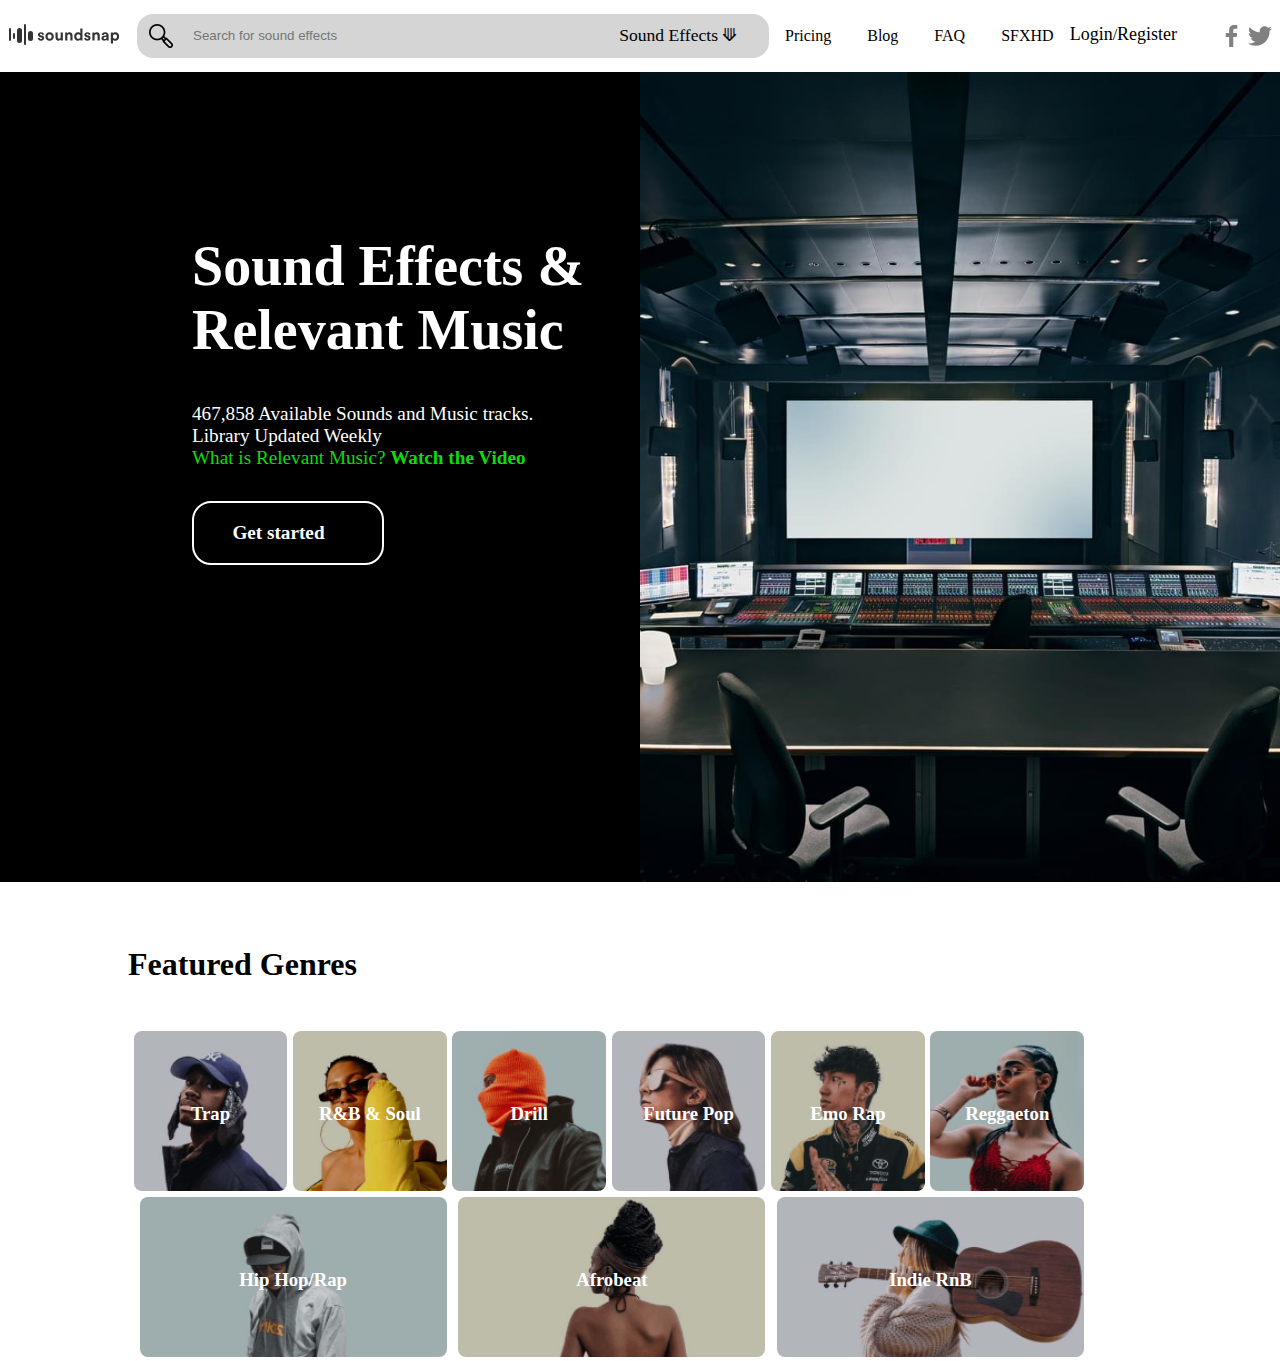
==== html_files/index.html @ 7fcfe349 "second main" ====
<!DOCTYPE html>
<html lang="en">
<head>
    <meta charset="UTF-8">
    <meta http-equiv="X-UA-Compatible" content="IE=edge">
    <meta name="viewport" content="width=device-width, initial-scale=1.0">
    <title>soundsnap</title>
    <link rel="icon" type="image/png" href="../resources/favicon.png">
    <link rel="stylesheet" href="../css_files/index.css">
    <link rel="stylesheet" href="../css_files/index2.css">
</head>
<body>

    <header class="full">
        <a class="logo" href="index.html"><img src="../resources/logo.svg" alt="not found"></a>
        <div class="containerSearch">
            <img class="spanIcon" src="../resources/icon_search.png" alt="not-found">
            <input type="text" name="search" class="inputSearch" placeholder="Search for sound effects">
            <span></span>
            <div class="dropMenu"><span>Sound Effects</span>
                <div class="dropDownContainer">
                    <span class="arrowSpan"></span>
                    <span class="list">
                        <span>Search for</span>
                        <a href="#">Sound Effects</a>
                        <a href="#">Music</a>
                    </span>
                </div>
            </div>
        </div>
        <nav style="float: left;">
            <ul>
                <li><a href="#">Pricing</a></li>
                <li><a href="#">Blog</a></li>
                <li><a href="#">FAQ</a></li>
                <li><a href="#">SFXHD</a></li>
            </ul>
        </nav>
        <span class="logIn">
            <a href="#">Login</a>/<a href="#">Register</a>
        </span>
        <span class="socialBtn">
            <a href="#"><img class="social-image" src="../resources/facebook.svg" alt="Facebook button light"></a>
            <a href="#"><img class="social-image" src="../resources/twitter.svg" alt="Twitter button light"></a>
        </span>
    </header>


    <header class="mini">
        <span class="menu" onclick="openNav()">
            <img src="../resources/menu.svg" alt="not found">
        </span>
        <img src="../resources/logo.svg" alt="not found" class="logo">
        <span class="btnSearch" onclick="ToggleSearchBar()">
            <img src="../resources/search.svg" alt="">
        </span>
    </header>
    <div class="searchBar" id="searchBar">
        <div class="containerSearch" style="font-size: 0.7em;">
            <img class="spanIcon" src="../resources/icon_search.png" alt="not-found">
            <input type="text" name="search" class="inputSearch" placeholder="Search for sound effects">
            <div class="dropMenu"><span>SFX</span>
                <div class="dropDownContainer" style="height: 8em;">
                    <span class="arrowSpan"></span>
                    <span class="list">
                        <span>Search for</span>
                        <a href="#">SFX</a>
                        <a href="#">Music</a>
                    </span>
                </div>
            </div>
        </div>
    </div>
    <div id="mySidenav" class="sidenav">
        <a href="javascript:void(0)" class="closebtn" onclick="closeNav()">&times;</a>
        <a href="#">Home</a>
        <a href="#">Pricing</a>
        <a href="#">Blog</a>
        <a href="#">FAQ</a>
        <a href="#">SFXHD</a>
        <a href="#">Login</a>
        <a href="#">Register</a>
    </div>


    <main id="main">
        <div class="sideRight">
        </div>
        <div class="sideLeft">
            <h1>Sound Effects &<br>
                Relevant Music</h1>
            <p>467,858 Available Sounds and Music tracks.<br>
                 Library Updated Weekly<br> <span style="color: rgb(8, 222, 8);">What is Relevant Music? </span> 
                <span style="font-weight: bold; cursor: pointer; color: rgb(8, 222, 8);">Watch the Video</span>
                <a class="button-link" href="#">Get started</a>
            </p>
            
            
        </div>
        <div style="clear: both;"></div>
        <div class="secondSection">
            <h1>Featured Genres</h1>
            <div class="home-terms">
                <div class="image-container ">
                <img src="../resources/trap.png"  alt="Trap sound effects">
                <h3>
                  <a href="#" title="Trap">
                    Trap
                  </a>
                </h3>
              </div>
             <div class="image-container ">
                <img  src="../resources/r-b-soul.png"  alt="R&amp;B &amp; Soul sound effects">
                <h3>
                  <a href="#" title="R&amp;B &amp; Soul">
                    R&amp;B &amp; Soul
                  </a>
                </h3>
              </div>
              <div class="image-container ">
                <img  src="../resources/drill.png"  alt="Drill sound effects">
                <h3>
                  <a href="#" title="Drill">
                    Drill
                  </a>
                </h3>
              </div>
              <div class="image-container ">
                <img src="../resources/future_pop.png"  alt="Future Pop sound effects">
                <h3>
                  <a href="#" title="Future Pop">
                    Future Pop
                  </a>
                </h3>
              </div>
              <div class="image-container ">
                <img  src="../resources/emo_rap.png"  alt="Emo Rap sound effects">
                <h3>
                  <a href="#" title="Emo Rap">
                    Emo Rap
                  </a>
                </h3>
              </div>
              <div class="image-container ">
                <img  src="../resources/latin_reggaeton.png"  alt="Reggaeton sound effects">
                <h3>
                  <a href="#" title="Reggaeton">
                    Reggaeton
                  </a>
                </h3>
              </div>
               <div class="image-container medium">
                <img  src="../resources/rap_hip_hop.png"  alt="Hip Hop/Rap sound effects">
                <h3>
                  <a href="#" title="Hip Hop/Rap">
                    Hip Hop/Rap
                  </a>
                </h3>
              </div>
              <div class="image-container medium">
                <img  src="../resources/afrobeat.png"  alt="Afrobeat sound effects">
                <h3>
                  <a href="#" title="Afrobeat">
                    Afrobeat
                  </a>
                </h3>
              </div>
              <div class="image-container medium">
                <img  src="../resources/indie_rnb.png"  alt="Indie RnB sound effects">
                <h3>
                  <a href="#" title="Indie RnB">
                    Indie RnB
                  </a>
                </h3>
              </div>
            </div>
        </div>
    </main>
      <script src="../js_files/my_js.js"></script>
</body>
</html>
---- css_files/index.css ----
*{
    padding: 0%;
    margin: 0%;
    box-sizing: border-box;
}

header{
    position: fixed;
    top: 0;
    width: 100%;
    height: 4.5em;
    background-color: rgb(255, 255, 255);
    padding-left: 0.5em;
    z-index: 1;
}
header.full{
   padding: .5em;
}
header.mini{
    display: none;
}

.logo{
    float: left;
    position: relative;
    top: 20%;
}
.containerSearch{
    float: left;
    width: 50%;
    height: 80%;
    background-color: rgb(213, 213, 213);
    position: relative;
    top: 10%;
    margin-left: 1em;
    border-radius: 1em;
}

.spanIcon{
    position: relative;
    top: 14%;
    width: 2em;
    height: 2em;
    float: left;
    margin-right: 1em;
    margin-left: 0.5em;
}

.inputSearch{
    float: left;
    position: relative;
    top: 10%;
    width: 50%;
    height: 80%;   
    border: none;
    background-color: rgb(213, 213, 213);
}
.inputSearch:focus{
    border: none;
    outline: 0;
}

input[type='text']:focus + span:after {
    content:'\00D7';
}
input+span{
    float: left;
    position: relative;
    top: 0%;
    font-weight: bold;
    font-size: 2.5em;
    cursor: pointer;
}
.dropMenu{
    float: right;
    position: relative;
    top: 25%;
    right: 5%;
    font-size: 1.1em;
    cursor: pointer;
    z-index: 1;
}
.dropMenu::after{
    content: " \27F1";
}
.dropDownContainer{
    width: 12em;
    height: 7.5em;
    border: solid 2px black;
    position: absolute;
    top: 130%;
    left: -12%;
    right: 37%;
    background-color: white;
    box-shadow: 0.3em 0.5em #d2d0d0;
    display: none;
}
.dropDownContainer .arrowSpan{
    width: 20%;
    height: 30%;
    border: solid 2px black;
    position: absolute;
    top: -2%;
    right: 30%;
    transform: rotate(45deg);
   background-color: white;
}
.dropDownContainer .list{
    position: absolute;
    width: 100%;
    height: 100%;
    background-color: white;   
}
span a{
    color: black;
    padding: 0.7em 1em;
    text-decoration: none;
    display: block;
}
span a:hover{
    background-color: #d2d0d0;
}
.list span{
    color: rgb(131, 128, 128);
    padding: 0.7em 1em;
    font-size: 0.8em;
    text-decoration: none;
    display: block;
}
.dropMenu:hover .dropDownContainer{
    display: inline;
}
nav>ul>li{
    display: inline-block;
    padding: 1.2em 1em;
}
nav>ul>li>a{
    text-decoration: none;
    color: black;
}
nav>ul>li>a:hover{
    color: rgb(155, 155, 155);
}
.logIn>a{
    padding: 0.9em 0em;
    display: inline-block;
    font-size: large;
}
.logIn>a:hover{
    color: rgb(155, 155, 155);
    background-color: rgb(255, 255, 255);;
}
.socialBtn{
    float: right;
    position: relative;
}
.socialBtn>a{
    padding: 0.9em 0em;
    display: inline-block;
    font-size: large;
}
.socialBtn>a:hover{
    background-color: transparent;
    opacity: 0.5;
}

.mini>.logo{
    position: absolute;
    right: 45%;
    top: 20%;
}
.mini>.menu{
    position: absolute;
    top: 30%;
    cursor: pointer;
}
.mini>.menu:hover{
   opacity: 0.5;
}
.mini>.btnSearch{
    float: right;
    position: relative;
    top: 30%;
    right: 2%;
    cursor: pointer;
}
.mini>.btnSearch:hover{
    opacity: 0.5;
}
.sidenav {
    height: 100%;
    width: 0;
    position: fixed;
    z-index: 1;
    top: 0;
    left: 0;
    background-color: #111;
    overflow-x: hidden;
    transition: 0.5s;
    padding-top: 60px;
  }
  .sidenav a {
    padding: 8px 8px 8px 32px;
    text-decoration: none;
    font-size: 25px;
    color: #818181;
    display: block;
    transition: 0.3s;
  }
  
  .sidenav a:hover {
    color: #f1f1f1;
  }
  
  .sidenav .closebtn {
    position: absolute;
    top: 0;
    right: 25px;
    font-size: 36px;
    margin-left: 50px;
  }
  
@media screen and (max-height: 450px) {
    .sidenav {padding-top: 15px;}
    .sidenav a {font-size: 18px;}
  }

.searchBar{
    position:fixed;
    width: 100%;
    height: 3.5em;
    background-color: rgb(216, 215, 215);
    top: 4.5em;
    display: none;
    z-index: 1;
}
.searchBar>.containerSearch{
    width: 90%;
    left: 2%;
}
.searchBar>.containerSearch .dropDownContainer{
    width: 180%;
    top: 100%;

}
.searchBar>.containerSearch .dropDownContainer .arrowSpan{
    top: -5%;
    right: 45%;
}
.searchBar>.containerSearch  .inputSearch{
    width: 60%;
}
main{
    height: 100%;
    width: 100%;
    top: 4.5em;
    right: 0;
    position: absolute;
}
main>.sideRight{
    background-image: url('../resources/main.jpg');
    background-size:     cover;                      /* <------ */
    background-repeat:   no-repeat;
    background-position: center center;
    width: 50%;
    height: 90%;
    float: right;
}
main>.sideLeft{
    background-color: black;
    width: 50%;
    height: 90%;
    float: left;
    color: white;
}
main>.sideLeft>h1{
    position: relative;
    top: 20%;
    left: 30%;
    font-size: 3.5em;
}
main>.sideLeft>p{
    position: relative;
    top: 25%;
    left: 30%;
    font-size: 1.2em;
}

@media only screen and (max-width: 1220px) {
    .socialBtn{
     display: none;
    }
}
 
@media only screen and (max-width: 1090px) {
     .containerSearch{
         width: 45%;
     }
}
 
@media only screen and (max-width: 1000px) {
     .containerSearch{
         width: 40%;
     }
}   
 
@media only screen and (max-width: 905px) {
     .containerSearch{
         width: 33%;
     }
     .inputSearch{
         width: 20%;
     }
}
 

@media only screen and (max-width: 1150px) {
    main>.sideRight{
        width: 100%;
        height: 50%;
    }
 
    main>.sideLeft{
        width: 100%;
    }
    main>.sideLeft>h1 ,main>.sideLeft>p{
        width: 70%;
    }
    
    
}
main>.sideLeft>p>a{
    display: block;
    position: relative;
    margin-top: 5%;
    width: 30%;
    font-weight: 700;
    font-size: 1em;
    line-height: 1.56;
    padding: 0.8em 2em;
    border: solid 2px white;
    color: white;
    text-decoration: none;
    border-radius: 1em;
}
@media only screen and (max-width: 830px) {
    header.full{
        display: none;
    }
    header.mini{
        display: inline-block;
    }
    main>.sideLeft>p>a{
        width: 50%;
    }
    main>.sideLeft>p,main>.sideLeft>h1{
        left: 10%;
    }

}
@media only screen and (max-width: 500px) {
    main>.sideLeft{
        height: 50%;
        padding-right: 1em;
    }
    main>.sideLeft>p>a{
        font-size: 0.5em;
    }
    main>.sideLeft>p>a{
        width: 100%;
        font-size: .7em;
    }
    main>.sideLeft>p{
        font-size: 1em;
    }
    main>.sideLeft>h1{
        font-size: 1.2em;
    }
}
---- css_files/index2.css ----
main>.secondSection{
    padding-top:5%;
    padding-left: 10%;
    margin-right: 15%;
}

main>.secondSection>.home-terms{
    background-color: aqua;
    margin-top: 3em;
}
main>.secondSection>.home-terms>.image-container{
    position: relative;
    width: 16%;
    height: 10em;
    float: left;
    margin-left: 0.6%;
}
main>.secondSection>.home-terms>.medium{
    width: 32%;
    margin-left: 1.2%;
    margin-top: 0.6%;
}
main>.secondSection>.home-terms>.image-container>img{
    width: 100%;
    height: 100%;
    object-fit: cover;
    object-position: center;
    border-radius: 0.5em;
}
main>.secondSection>.home-terms>.image-container>h3{
    width: 100%;
    height: 100%;
    text-align: center;
    position: absolute;
    top: 0%;
    border-radius: 0.5em;
    cursor: pointer;
        
}
main>.secondSection>.home-terms>.image-container>h3>a{
    position: relative;
    top: 45%;
    text-decoration: none;
    color: white;
}
main>.secondSection>.home-terms>.image-container>h3:hover{
    background-color: rgb(188, 241, 224);
}

@media only screen and (max-width: 830px) {
    main>.secondSection>.home-terms>.image-container{
        width: 32%;
        margin-left: 1.2%;
        margin-top: 1%;
    }
}

@media only screen and (max-width: 500px) {

    main>.secondSection>.home-terms>.image-container{
        width: 48.8%;
    }
    main>.secondSection>.home-terms>.medium{
        width: 100%;
    }

}
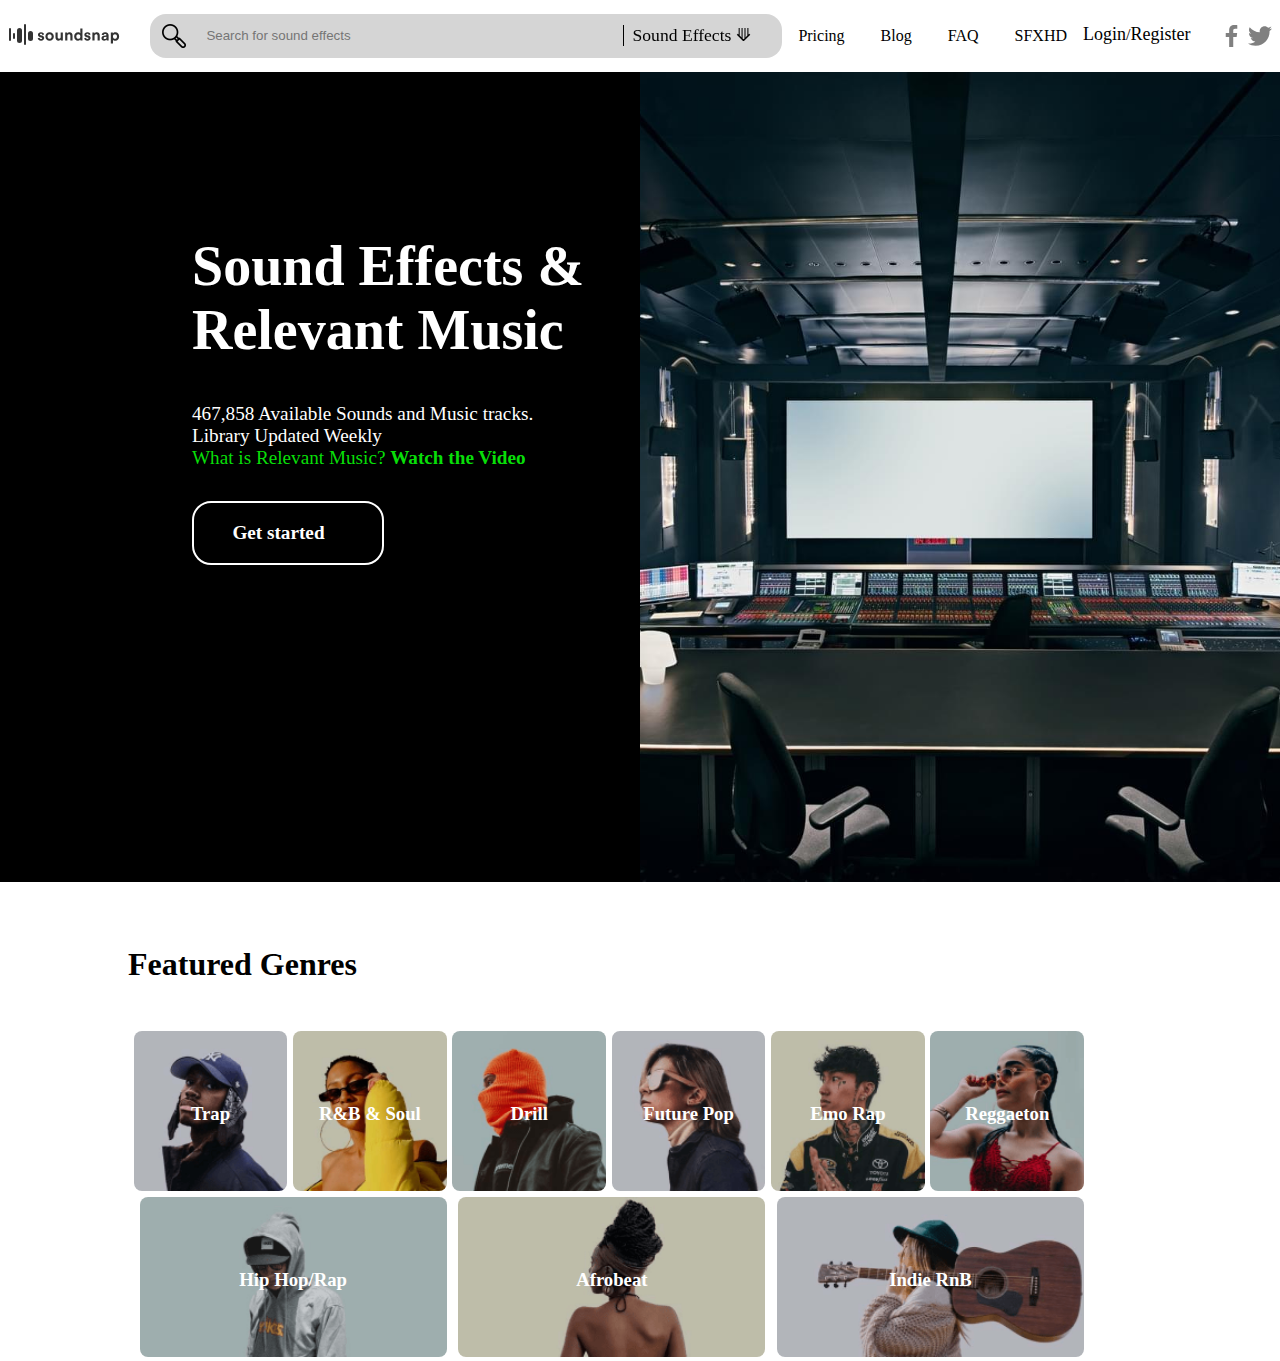
==== commit a76e9e78: "border container search" ====
--- a/html_files/index.html
+++ b/html_files/index.html
@@ -17,6 +17,7 @@
             <img class="spanIcon" src="../resources/icon_search.png" alt="not-found">
             <input type="text" name="search" class="inputSearch" placeholder="Search for sound effects">
             <span></span>
+            <span class="borderSec"></span>
             <div class="dropMenu"><span>Sound Effects</span>
                 <div class="dropDownContainer">
                     <span class="arrowSpan"></span>
--- a/css_files/index.css
+++ b/css_files/index.css
@@ -24,6 +24,7 @@
     float: left;
     position: relative;
     top: 20%;
+    width: 10%;
 }
 .containerSearch{
     float: left;
@@ -54,6 +55,7 @@
     height: 80%;   
     border: none;
     background-color: rgb(213, 213, 213);
+    z-index: 1;
 }
 .inputSearch:focus{
     border: none;
@@ -62,6 +64,17 @@
 
 input[type='text']:focus + span:after {
     content:'\00D7';
+}
+.borderSec{
+    position: relative;
+    width: 49%;
+    height: 2.9em;
+    position: fixed;
+    left: 12%;
+}
+input[type='text']:focus ~ .borderSec{
+    border: solid .1em green;
+    border-radius:1em;
 }
 input+span{
     float: left;
@@ -79,6 +92,8 @@
     font-size: 1.1em;
     cursor: pointer;
     z-index: 1;
+    padding-left: 0.5em;
+    border-left: solid .1em black;
 }
 .dropMenu::after{
     content: " \27F1";
@@ -296,11 +311,17 @@
      .containerSearch{
          width: 45%;
      }
+     .borderSec{
+        width: 44.5%;
+     }
 }
  
 @media only screen and (max-width: 1000px) {
      .containerSearch{
          width: 40%;
+     }
+     .borderSec{
+        width: 40%;
      }
 }   
  
@@ -311,6 +332,11 @@
      .inputSearch{
          width: 20%;
      }
+     .borderSec{
+        width: 32.5%;
+        left: 12.5%;
+     }
+    
 }
  
 
@@ -326,7 +352,6 @@
     main>.sideLeft>h1 ,main>.sideLeft>p{
         width: 70%;
     }
-    
     
 }
 main>.sideLeft>p>a{
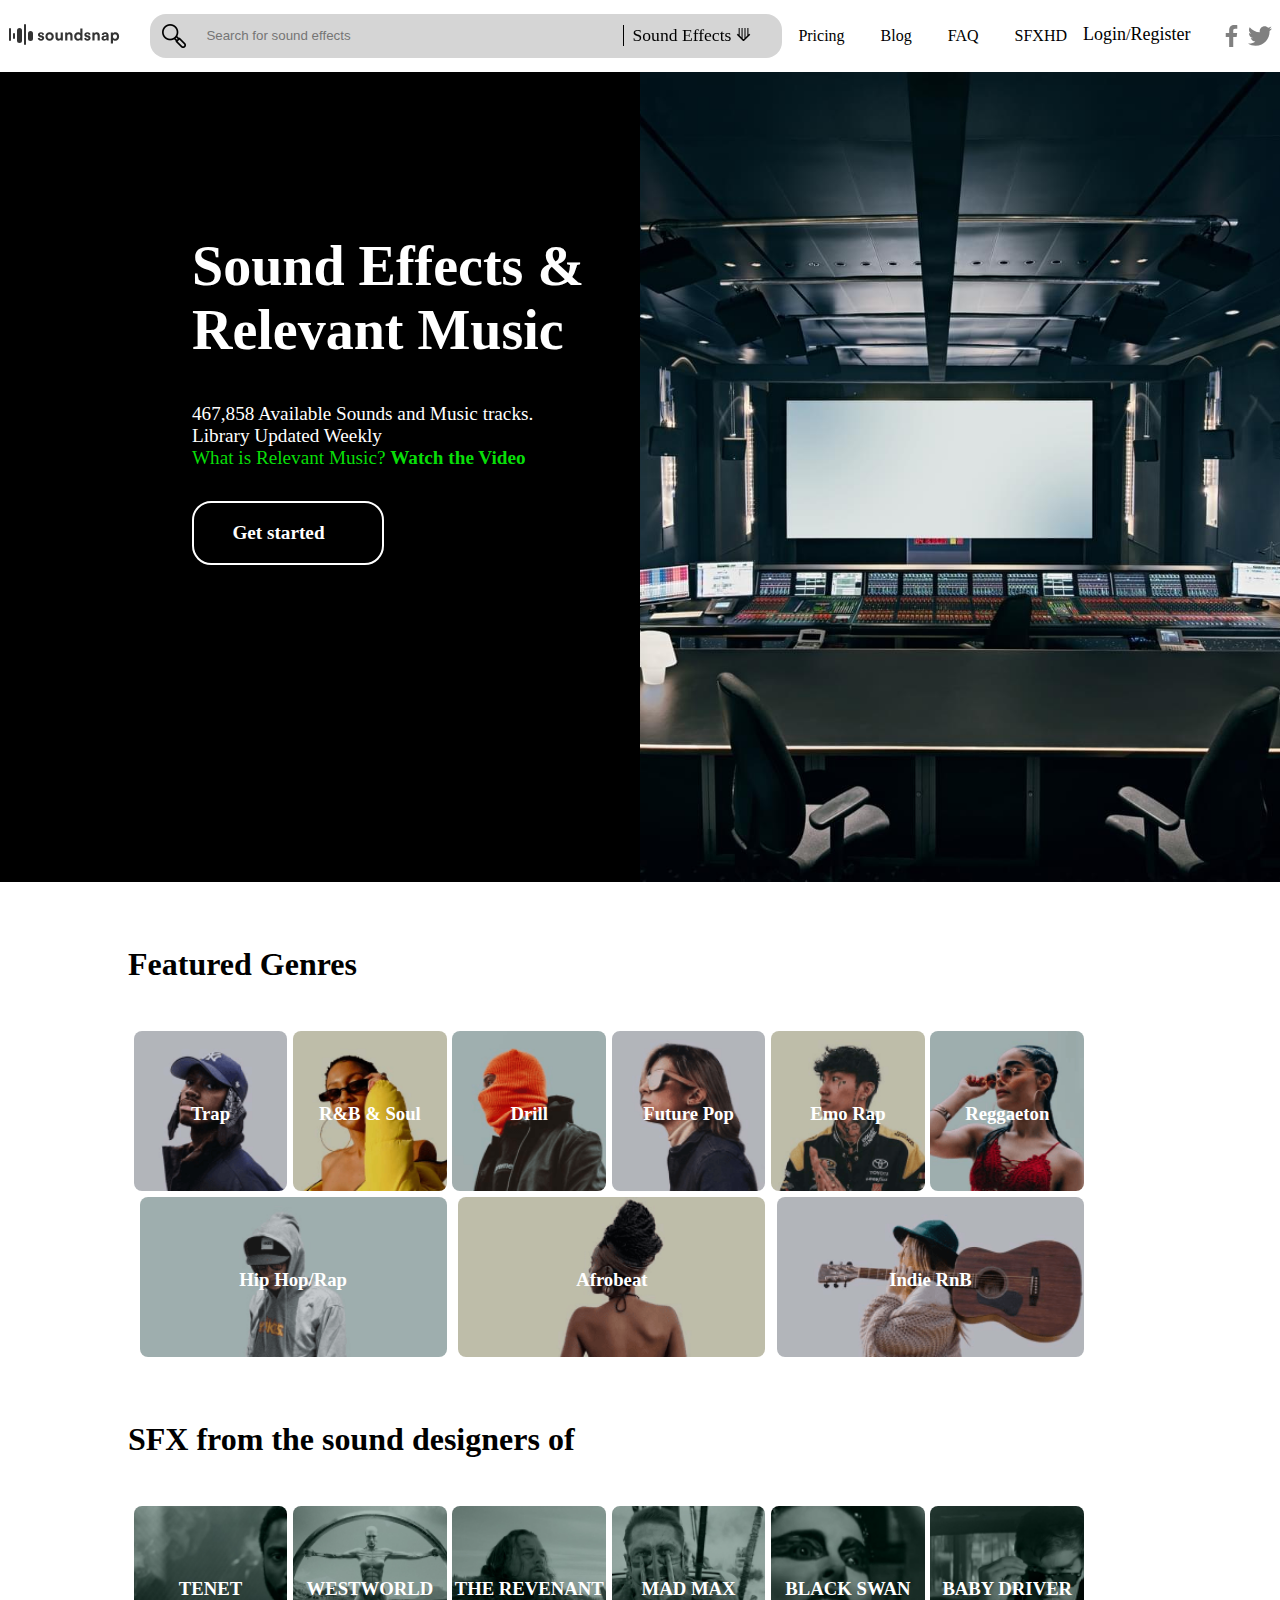
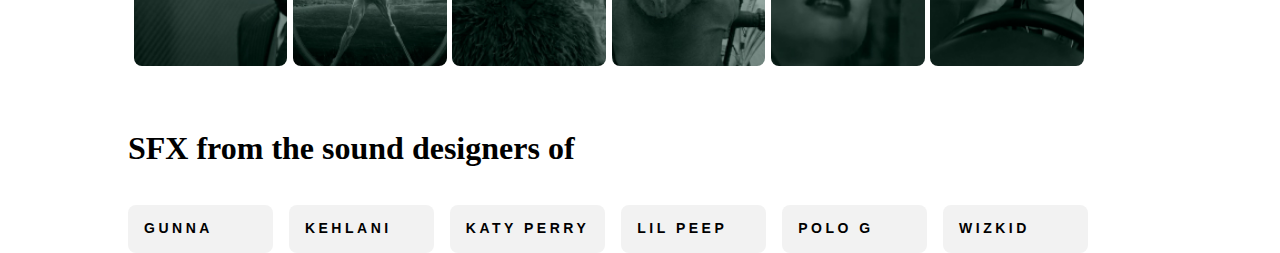
==== commit 2e397414: "third part" ====
--- a/html_files/index.html
+++ b/html_files/index.html
@@ -101,8 +101,8 @@
         <div style="clear: both;"></div>
         <div class="secondSection">
             <h1>Featured Genres</h1>
-            <div class="home-terms">
-                <div class="image-container ">
+            <div class="sectionHome">
+                <div class="imageContainer ">
                 <img src="../resources/trap.png"  alt="Trap sound effects">
                 <h3>
                   <a href="#" title="Trap">
@@ -110,7 +110,7 @@
                   </a>
                 </h3>
               </div>
-             <div class="image-container ">
+             <div class="imageContainer">
                 <img  src="../resources/r-b-soul.png"  alt="R&amp;B &amp; Soul sound effects">
                 <h3>
                   <a href="#" title="R&amp;B &amp; Soul">
@@ -118,7 +118,7 @@
                   </a>
                 </h3>
               </div>
-              <div class="image-container ">
+              <div class="imageContainer">
                 <img  src="../resources/drill.png"  alt="Drill sound effects">
                 <h3>
                   <a href="#" title="Drill">
@@ -126,7 +126,7 @@
                   </a>
                 </h3>
               </div>
-              <div class="image-container ">
+              <div class="imageContainer">
                 <img src="../resources/future_pop.png"  alt="Future Pop sound effects">
                 <h3>
                   <a href="#" title="Future Pop">
@@ -134,7 +134,7 @@
                   </a>
                 </h3>
               </div>
-              <div class="image-container ">
+              <div class="imageContainer">
                 <img  src="../resources/emo_rap.png"  alt="Emo Rap sound effects">
                 <h3>
                   <a href="#" title="Emo Rap">
@@ -142,7 +142,7 @@
                   </a>
                 </h3>
               </div>
-              <div class="image-container ">
+              <div class="imageContainer ">
                 <img  src="../resources/latin_reggaeton.png"  alt="Reggaeton sound effects">
                 <h3>
                   <a href="#" title="Reggaeton">
@@ -150,7 +150,7 @@
                   </a>
                 </h3>
               </div>
-               <div class="image-container medium">
+               <div class="imageContainer second">
                 <img  src="../resources/rap_hip_hop.png"  alt="Hip Hop/Rap sound effects">
                 <h3>
                   <a href="#" title="Hip Hop/Rap">
@@ -158,7 +158,7 @@
                   </a>
                 </h3>
               </div>
-              <div class="image-container medium">
+              <div class="imageContainer second">
                 <img  src="../resources/afrobeat.png"  alt="Afrobeat sound effects">
                 <h3>
                   <a href="#" title="Afrobeat">
@@ -166,7 +166,7 @@
                   </a>
                 </h3>
               </div>
-              <div class="image-container medium">
+              <div class="imageContainer second">
                 <img  src="../resources/indie_rnb.png"  alt="Indie RnB sound effects">
                 <h3>
                   <a href="#" title="Indie RnB">
@@ -175,6 +175,81 @@
                 </h3>
               </div>
             </div>
+        </div>
+        <div style="clear: both;"></div>
+        <div class="secondSection">
+            <h1>SFX from the sound designers of</h1>
+            <div class="sectionHome">
+                <div class="imageContainer">
+                    <img src="../resources/tenet.jpg"  alt="Trap sound effects">
+                    <h3>
+                      <a href="#" title="Trap">
+                        TENET
+                      </a>
+                    </h3>
+                  </div>
+
+                  <div class="imageContainer">
+                    <img src="../resources/westworld.jpg"  alt="Trap sound effects">
+                    <h3>
+                      <a href="#" title="Trap">
+                        WESTWORLD
+                      </a>
+                    </h3>
+                  </div>
+
+                  <div class="imageContainer ">
+                    <img src="../resources/the_revenant.jpg"  alt="Trap sound effects">
+                    <h3>
+                      <a href="#" title="Trap">
+                        THE REVENANT
+                      </a>
+                    </h3>
+                  </div>
+
+                  <div class="imageContainer">
+                    <img src="../resources/mad_max.jpg"  alt="Trap sound effects">
+                    <h3>
+                      <a href="#" title="Trap">
+                        MAD MAX
+                      </a>
+                    </h3>
+                  </div>
+                  <div class="imageContainer">
+                    <img src="../resources/black_swan.jpg"  alt="Trap sound effects">
+                    <h3>
+                      <a href="#" title="Trap">
+                        BLACK SWAN
+                      </a>
+                    </h3>
+                  </div>
+                  <div class="imageContainer">
+                    <img src="../resources/baby_driver.jpg"  alt="Trap sound effects">
+                    <h3>
+                      <a href="#" title="Trap">
+                        BABY DRIVER
+                      </a>
+                    </h3>
+                  </div>
+            </div>
+        </div>
+
+        <div style="clear: both;"></div>
+        <div class="secondSection">
+            <h1>SFX from the sound designers of</h1>
+            <div class="itemProducer"><div>
+                <h3>Gunna</h3>
+              </div><div>
+                <h3>Kehlani</h3>
+              </div><div>
+                <h3>Katy Perry</h3>
+              </div><div>
+                <h3>Lil Peep</h3>
+              </div><div>
+                <h3>Polo G</h3>
+              </div><div>
+                <h3>Wizkid</h3>
+              </div></div>
         </div>
     </main>
       <script src="../js_files/my_js.js"></script>
--- a/css_files/index.css
+++ b/css_files/index.css
@@ -381,6 +381,9 @@
     main>.sideLeft>p,main>.sideLeft>h1{
         left: 10%;
     }
+    .logo{
+        width: auto;
+    }
 
 }
 @media only screen and (max-width: 500px) {
@@ -401,4 +404,5 @@
     main>.sideLeft>h1{
         font-size: 1.2em;
     }
+    
 }--- a/css_files/index2.css
+++ b/css_files/index2.css
@@ -4,30 +4,30 @@
     margin-right: 15%;
 }
 
-main>.secondSection>.home-terms{
+main>.secondSection>.sectionHome{
     background-color: aqua;
     margin-top: 3em;
 }
-main>.secondSection>.home-terms>.image-container{
+main>.secondSection>.sectionHome>.imageContainer{
     position: relative;
     width: 16%;
     height: 10em;
     float: left;
     margin-left: 0.6%;
 }
-main>.secondSection>.home-terms>.medium{
+main>.secondSection>.sectionHome>.second{
     width: 32%;
     margin-left: 1.2%;
     margin-top: 0.6%;
 }
-main>.secondSection>.home-terms>.image-container>img{
+main>.secondSection>.sectionHome>.imageContainer>img{
     width: 100%;
     height: 100%;
     object-fit: cover;
     object-position: center;
     border-radius: 0.5em;
 }
-main>.secondSection>.home-terms>.image-container>h3{
+main>.secondSection>.sectionHome>.imageContainer>h3{
     width: 100%;
     height: 100%;
     text-align: center;
@@ -37,18 +37,18 @@
     cursor: pointer;
         
 }
-main>.secondSection>.home-terms>.image-container>h3>a{
+main>.secondSection>.sectionHome>.imageContainer>h3>a{
     position: relative;
     top: 45%;
     text-decoration: none;
     color: white;
 }
-main>.secondSection>.home-terms>.image-container>h3:hover{
+main>.secondSection>.sectionHome>.imageContainer>h3:hover{
     background-color: rgb(188, 241, 224);
 }
 
 @media only screen and (max-width: 830px) {
-    main>.secondSection>.home-terms>.image-container{
+    main>.secondSection>.sectionHome>.imageContainer{
         width: 32%;
         margin-left: 1.2%;
         margin-top: 1%;
@@ -57,11 +57,35 @@
 
 @media only screen and (max-width: 500px) {
 
-    main>.secondSection>.home-terms>.image-container{
+    main>.secondSection>.sectionHome>.imageContainer{
         width: 48.8%;
     }
-    main>.secondSection>.home-terms>.medium{
+    main>.secondSection>.sectionHome>.second{
         width: 100%;
     }
 
+}
+
+main>.secondSection>.itemProducer{
+    display: flex;
+    flex-wrap: wrap;
+    justify-content: center;
+    align-items: center;
+    gap: 1em;
+    margin-top: 4%;
+}
+main>.secondSection>.itemProducer>div{
+    text-transform: uppercase;
+    background: #f2f2f2;
+    border-radius: .5em;
+    padding: 1em;
+    flex: 1 1 0;
+    white-space: nowrap;
+}
+main>.secondSection>.itemProducer>div>h3{
+    font-family: Inter,Helvetica,sans-serif;
+    font-weight: 800;
+    font-size: 14px;
+    line-height: 1.14;
+    letter-spacing: 3.5px;
 }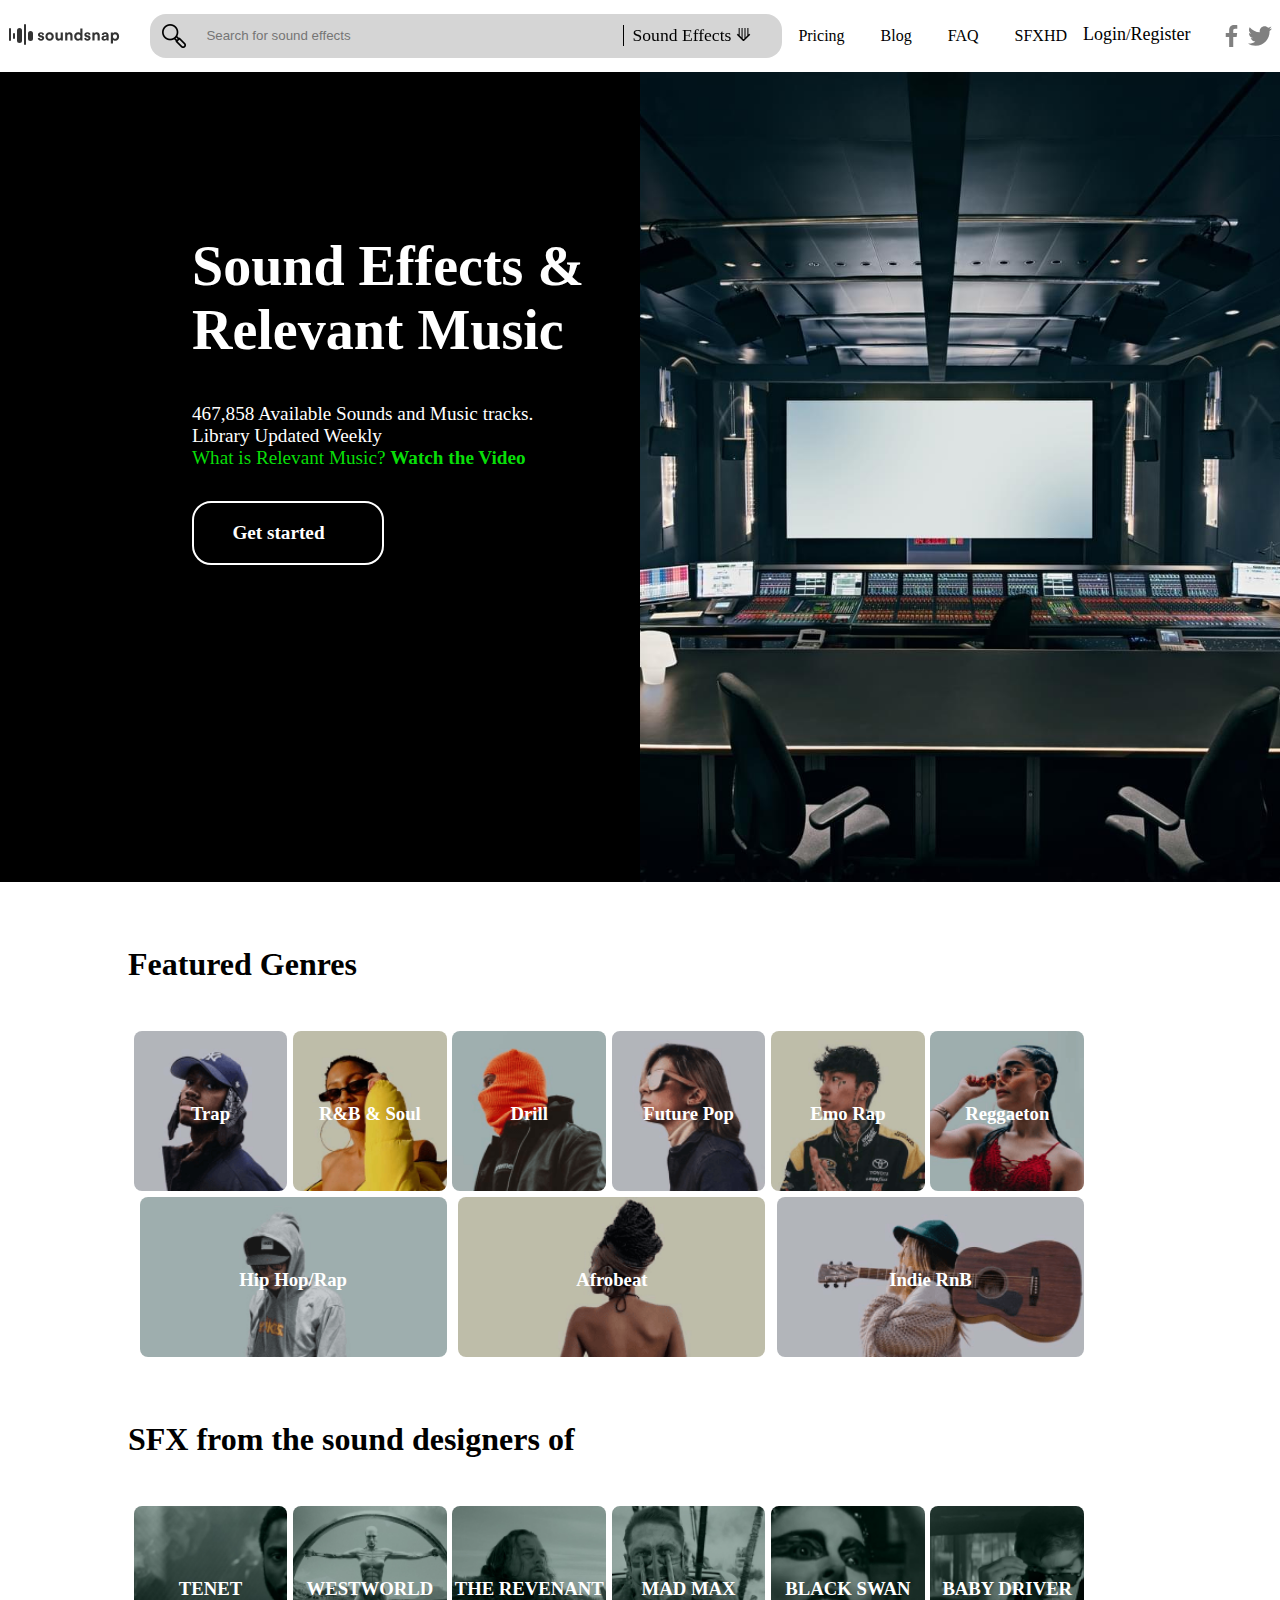
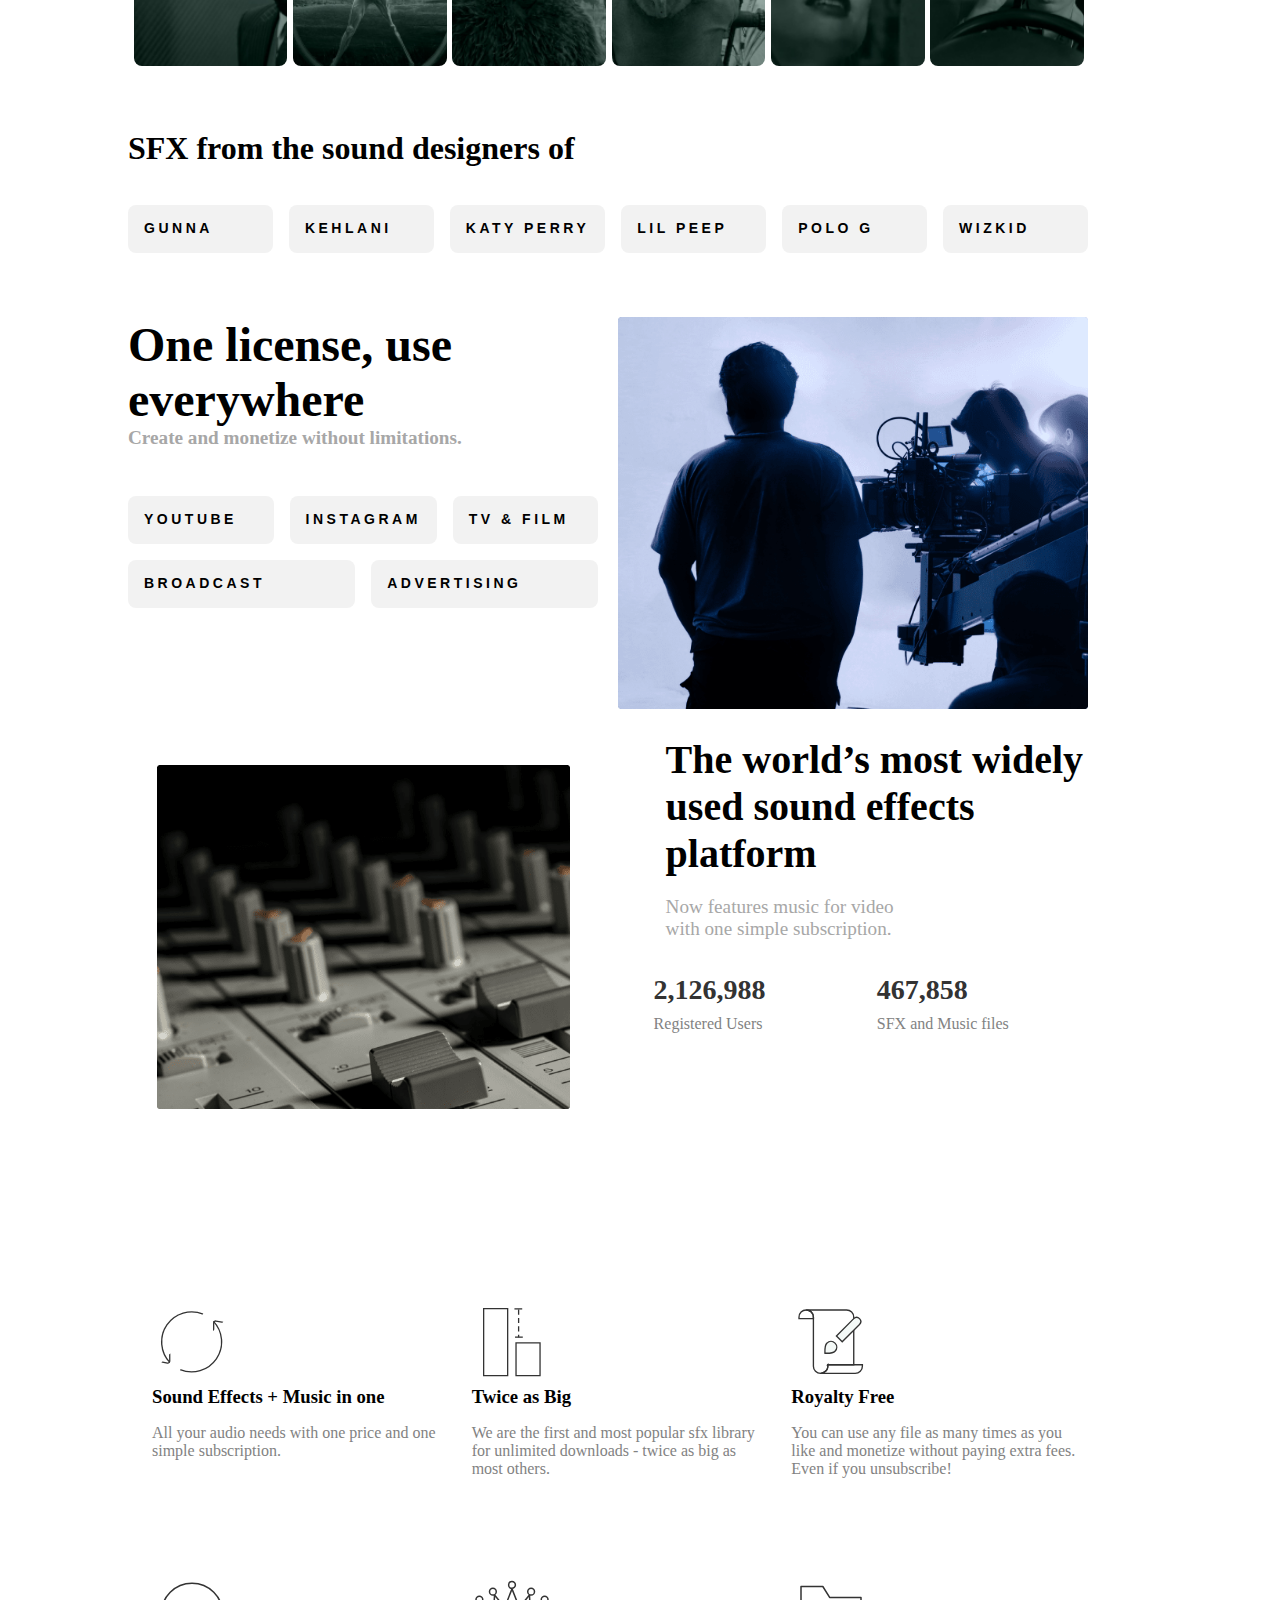
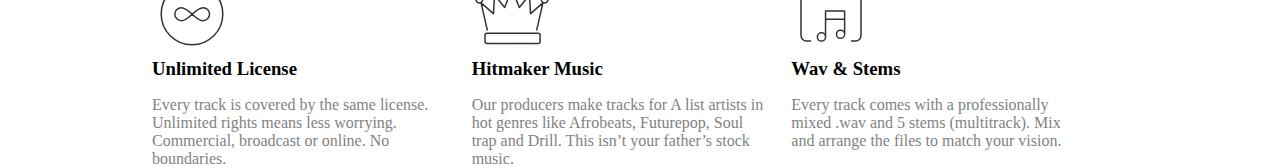
==== commit 89bb7c2b: "forth part" ====
--- a/html_files/index.html
+++ b/html_files/index.html
@@ -237,20 +237,116 @@
         <div style="clear: both;"></div>
         <div class="secondSection">
             <h1>SFX from the sound designers of</h1>
-            <div class="itemProducer"><div>
+            <div class="itemProducer">
+                <div>
                 <h3>Gunna</h3>
-              </div><div>
+              </div>
+              <div>
                 <h3>Kehlani</h3>
-              </div><div>
+              </div>
+              <div>
                 <h3>Katy Perry</h3>
-              </div><div>
+              </div>
+              <div>
                 <h3>Lil Peep</h3>
-              </div><div>
+              </div>
+              <div>
                 <h3>Polo G</h3>
-              </div><div>
+              </div>
+              <div>
                 <h3>Wizkid</h3>
-              </div></div>
-        </div>
+              </div>
+            </div>
+        </div>
+        <div class="secondSection">
+            <div class="sideRight2">
+                <img src="../resources/home-one-license.png" alt="not found">
+            </div>
+            <div class="sideLeft2">
+                <h1>One license, use everywhere</h1>
+                <h3>Create and monetize without limitations.</h3>
+                <div class="itemProducer" style="margin-top: 10%;">
+                    <div>
+                    <h3>YOUTUBE</h3>
+                  </div>
+                  <div>
+                    <h3>INSTAGRAM</h3>
+                  </div>
+                  <div>
+                    <h3>TV &amp; FILM</h3>
+                  </div>
+                  <div>
+                    <h3>BROADCAST</h3>
+                  </div>
+                  <div>
+                    <h3>ADVERTISING</h3>
+                  </div>
+                </div>
+            </div>
+        </div>
+        <div class="secondSection" style="margin-top: 5%;">
+            <div class="sideLeft3">
+                <img src="../resources/widely-used.png" alt="not found">
+            </div>
+            <div class="sideRight3">
+                <h1>The world’s most widely used sound effects platform</h1>
+                <p>Now features music for video<br> with one simple subscription.</p>
+                <div class="number">
+                    <div class="users">
+                      <span class="files">2,126,988</span>Registered Users
+                    </div>
+                    <div class="users">
+                      <span class="files">467,858</span>SFX and Music files
+                    </div>
+                  </div>
+            </div>
+        </div>
+
+        <div style="clear: both;"></div>
+        <div class="secondSection">
+            <div class="itemSec">
+                <div class="item">
+                  <div class="image">
+                    <img src="../resources/icon-one_sub.svg">
+                  </div>
+                    <h3>Sound Effects + Music in one</h3>
+                    <p class="text">All your audio needs with one price and one simple subscription.</p>
+                </div><div class="item">
+                  <div class="image">
+                    <img src="../resources/icon-twice_as_big.svg">
+                  </div>
+                    <h3>Twice as Big</h3>
+                    <p class="text">We are the first and most popular sfx library for unlimited downloads - twice as big as most others.</p>
+                </div><div class="item">
+                  <div class="image">
+                    <img src="../resources/icon-royalty.svg">
+                  </div>
+                    <h3>Royalty Free</h3>
+                    <p class="text">You can use any file as many times as you like and monetize without paying extra fees. Even if you unsubscribe!</p>
+                </div>
+                <div class="item">
+                  <div class="image">
+                    <img src="../resources/icon-unlimited.svg">
+                  </div>
+                    <h3>Unlimited License</h3>
+                    <p class="text">Every track is covered by the same license. Unlimited rights means less worrying. Commercial, broadcast or online. No boundaries.</p>
+                </div>
+                <div class="item">
+                  <div class="image">
+                    <img src="../resources/icon-hitmaker.svg">
+                  </div>
+                    <h3>Hitmaker Music</h3>
+                    <p class="text">Our producers make tracks for A list artists in hot genres like Afrobeats, Futurepop, Soul trap and Drill. This isn’t your father’s stock music.</p>
+                </div>
+                <div class="item">
+                  <div class="image">
+                    <img src="../resources/icon-wave_stems.svg">
+                  </div>
+                    <h3>Wav &amp; Stems</h3>
+                    <p class="text">Every track comes with a professionally mixed .wav and 5 stems (multitrack). Mix and arrange the files to match your vision.</p>
+                </div>
+            </div>
+          </div>
     </main>
       <script src="../js_files/my_js.js"></script>
 </body>
--- a/css_files/index.css
+++ b/css_files/index.css
@@ -388,7 +388,7 @@
 }
 @media only screen and (max-width: 500px) {
     main>.sideLeft{
-        height: 50%;
+        height: 55%;
         padding-right: 1em;
     }
     main>.sideLeft>p>a{
--- a/css_files/index2.css
+++ b/css_files/index2.css
@@ -47,26 +47,7 @@
     background-color: rgb(188, 241, 224);
 }
 
-@media only screen and (max-width: 830px) {
-    main>.secondSection>.sectionHome>.imageContainer{
-        width: 32%;
-        margin-left: 1.2%;
-        margin-top: 1%;
-    }
-}
-
-@media only screen and (max-width: 500px) {
-
-    main>.secondSection>.sectionHome>.imageContainer{
-        width: 48.8%;
-    }
-    main>.secondSection>.sectionHome>.second{
-        width: 100%;
-    }
-
-}
-
-main>.secondSection>.itemProducer{
+.itemProducer{
     display: flex;
     flex-wrap: wrap;
     justify-content: center;
@@ -74,7 +55,7 @@
     gap: 1em;
     margin-top: 4%;
 }
-main>.secondSection>.itemProducer>div{
+.itemProducer>div{
     text-transform: uppercase;
     background: #f2f2f2;
     border-radius: .5em;
@@ -82,10 +63,147 @@
     flex: 1 1 0;
     white-space: nowrap;
 }
-main>.secondSection>.itemProducer>div>h3{
+.itemProducer>div>h3{
     font-family: Inter,Helvetica,sans-serif;
     font-weight: 800;
     font-size: 14px;
     line-height: 1.14;
     letter-spacing: 3.5px;
-}+}
+.secondSection>.sideRight2{
+    width: 49%;
+    float: right;
+    height: 30%;
+}
+.secondSection>.sideRight2>img{
+    width: 100%;
+    height: 100%;
+    object-fit: fill;
+    object-position: center;
+}
+.secondSection>.sideLeft2{
+    width: 49%;
+}
+.secondSection>.sideLeft2>h1{
+    font-size: 3em;
+}
+.secondSection>.sideLeft2>h3{
+    font-size: 1.2em;
+    color: rgb(167, 167, 167);
+}
+.secondSection>.sideLeft3{
+    width: 49%;
+    padding: 3%;
+    float: left;
+}
+.secondSection>.sideRight3{
+    width: 49%;
+    float: right;
+   padding-left: 5%;
+}
+
+.secondSection>.sideLeft3>img{
+    width: 100%;
+    height: 100%;
+    object-fit: fill;
+    object-position: center;
+}
+.secondSection>.sideRight3>h1{
+    font-size: 2.5em;
+}
+.secondSection>.sideRight3>p{
+    padding-top: 1em;
+    font-size: 1.2em;
+    color: rgb(167, 167, 167);
+}
+.secondSection>.sideRight3>.number{
+    display: flex;
+    flex-wrap: wrap;
+    margin-right: -12px;
+    margin-left: -12px;
+    margin-top: 2em;
+}
+.secondSection>.sideRight3>.number>.users{
+    font-size: 16px;
+    line-height: 1.5;
+    color: #828282;
+    margin-bottom: 24px;
+    flex: 0 0 50%;
+    max-width: 50%;
+    position: relative;
+    width: 100%;
+    min-height: 1px;
+}
+.secondSection>.sideRight3>.number>.users>.files{
+    font-size: 28px;
+    line-height: 1.29;
+    font-weight: 700;
+    color: #333;
+    margin: 0 0 4px;
+    display: block;
+}
+.secondSection>.itemSec{
+    display: flex;
+    flex-wrap: wrap;
+}
+.secondSection>.itemSec>.item{
+    margin-top: 10%;
+    padding-left: 1.5em;
+    position: relative;
+    text-align: left;
+    flex: 0 0 33.3%;
+    width: 100%;
+    max-width: 33.3%;
+}
+.secondSection>.itemSec>.item>.image{
+    text-align: left;
+}
+.secondSection>.itemSec>.item .text{
+    color: #828282;
+    margin-top: 16px;
+}
+
+@media only screen and (max-width: 830px) {
+    main>.secondSection>.sectionHome>.imageContainer{
+        width: 32%;
+        margin-left: 1.2%;
+        margin-top: 1%;
+
+    }
+    .secondSection>.itemSec>.item{
+        flex: 0 0 50%;
+        max-width: 50%;
+    }
+}
+@media only screen and (max-width: 500px) {
+
+    main>.secondSection>.sectionHome>.imageContainer{
+        width: 48.8%;
+    }
+    main>.secondSection>.sectionHome>.second{
+        width: 100%;
+    }
+    .secondSection>.sideLeft2>h1{
+        font-size: 2em;
+    }
+    .secondSection>.sideRight3>h1{
+        font-size: 1.5em;
+    }
+
+}
+@media only screen and (max-width: 1150px) {
+    .secondSection>.sideRight2{
+        width: 100%;
+        height: 20em;
+    }
+    .secondSection>.sideLeft2{
+        width: 100%;
+    }  
+    .secondSection>.sideRight3{
+        width: 100%;
+    } 
+    .secondSection>.sideLeft3{
+        width: 100%;
+        height: 20em;
+    }
+}
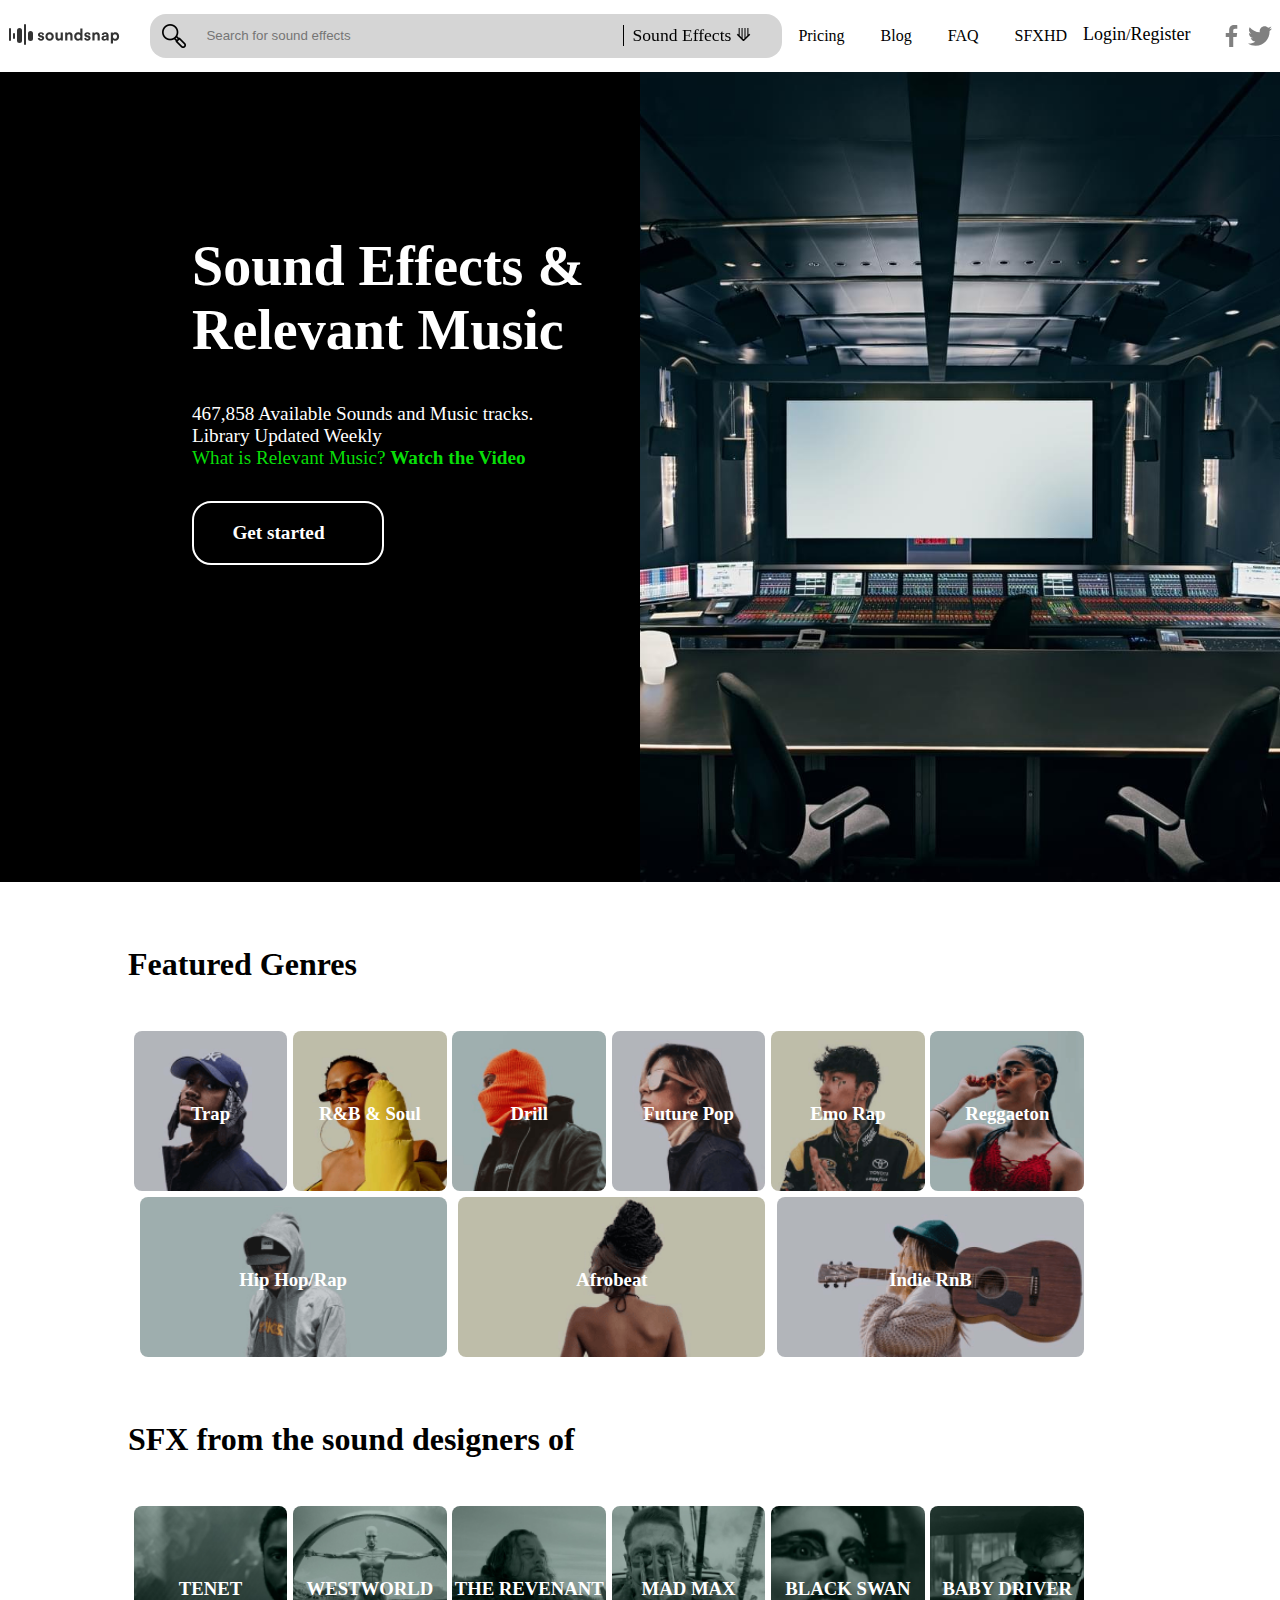
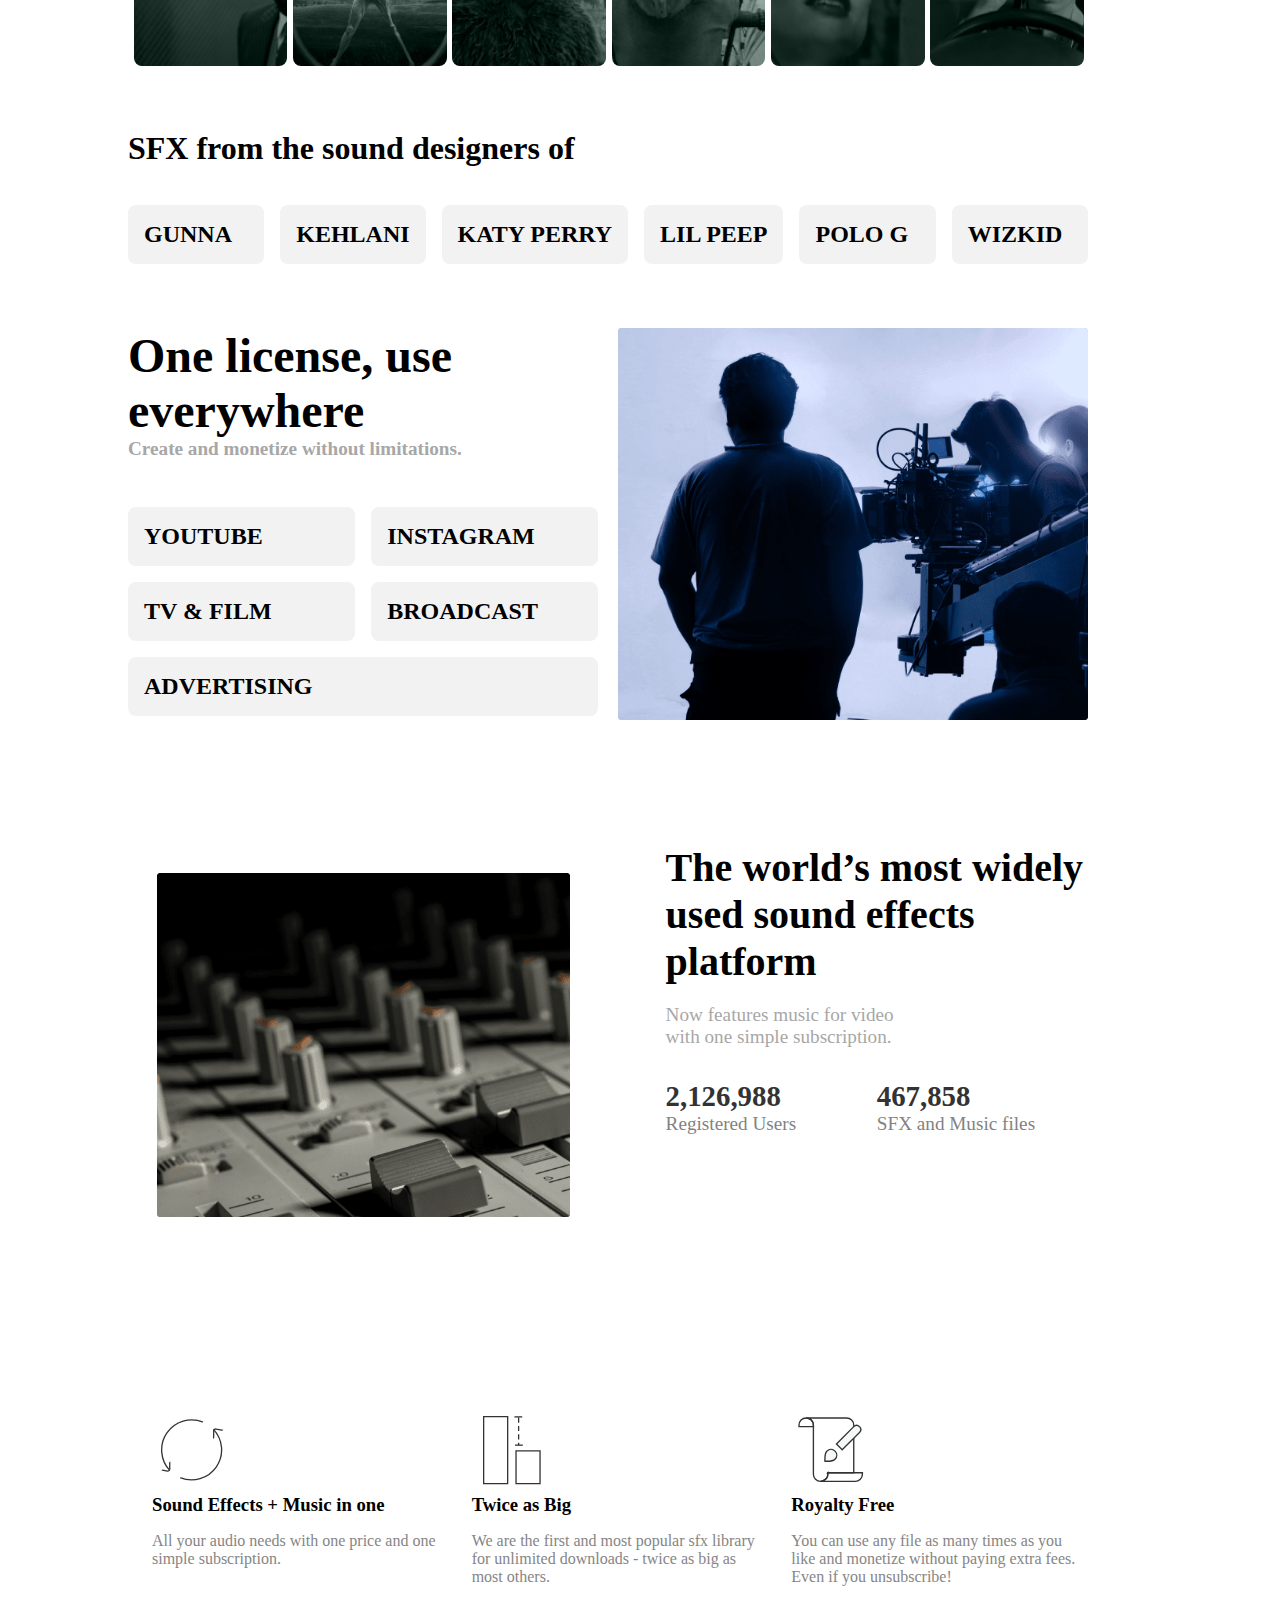
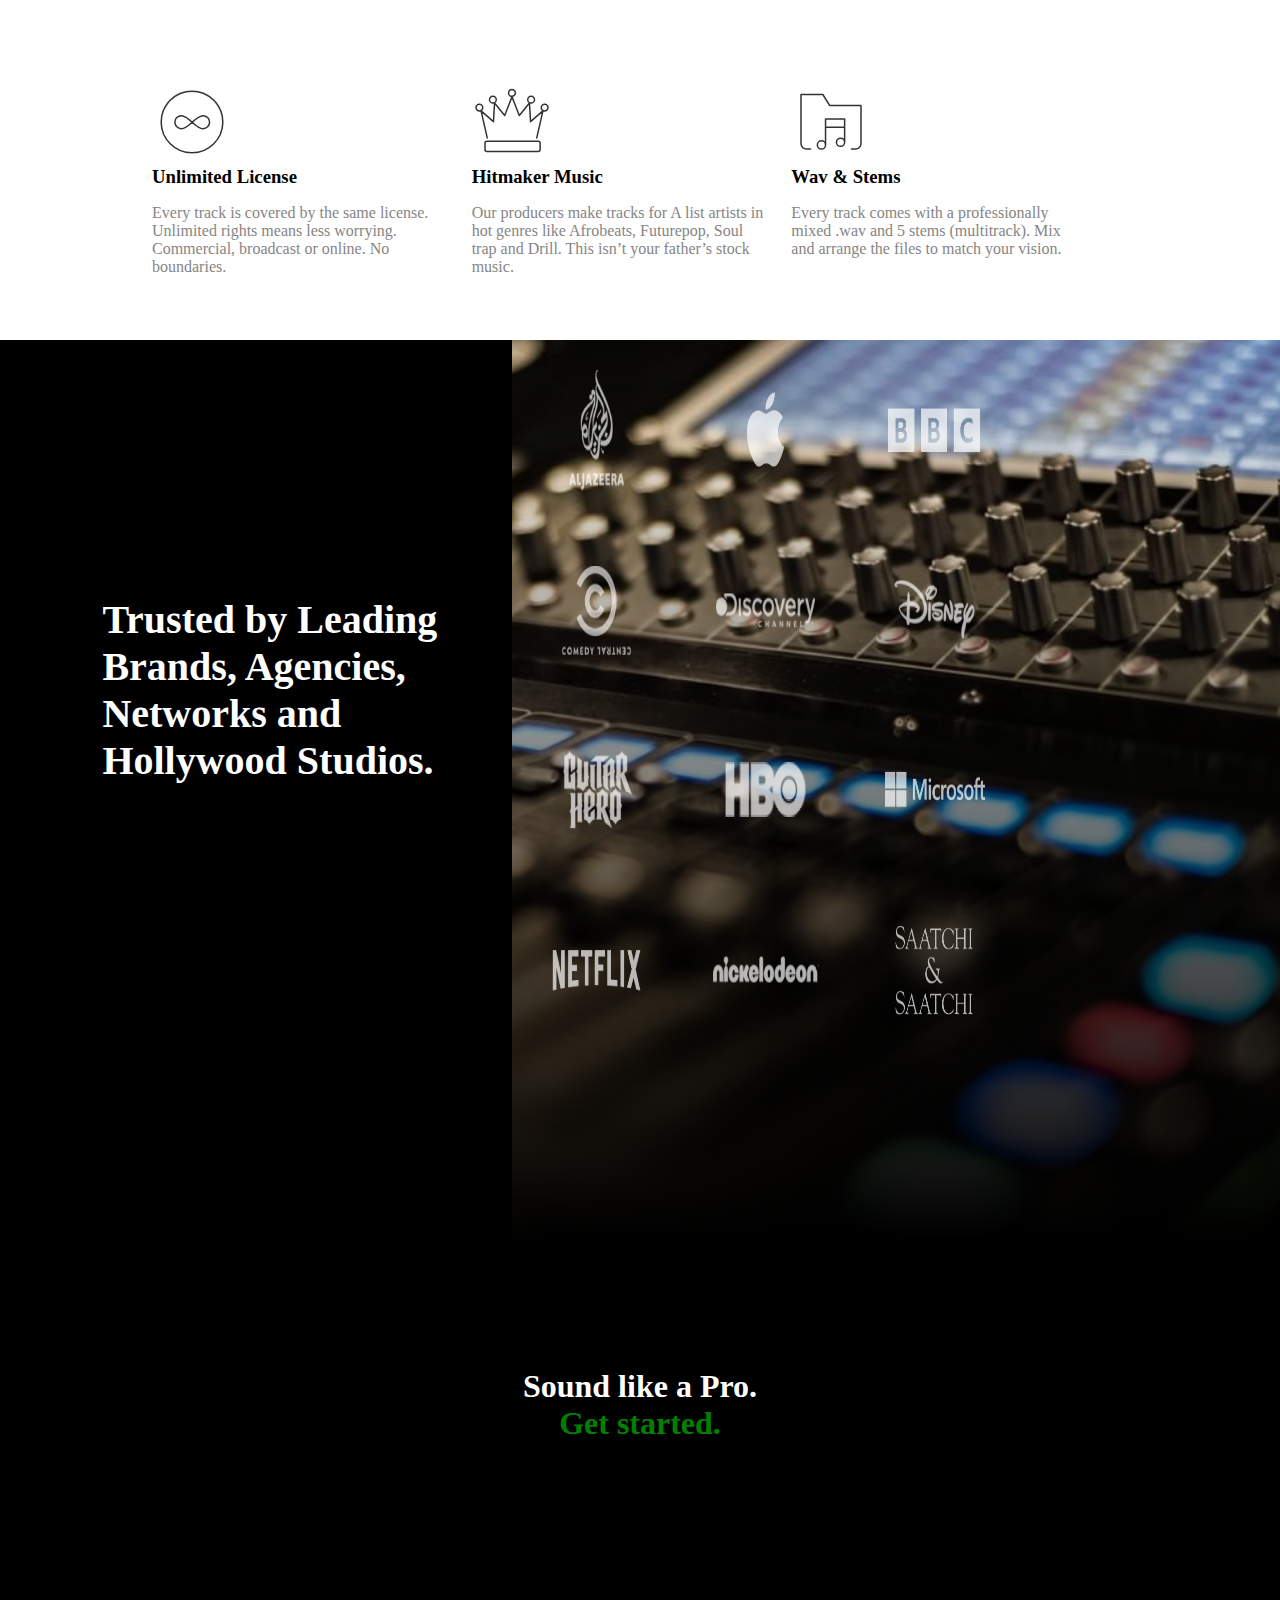
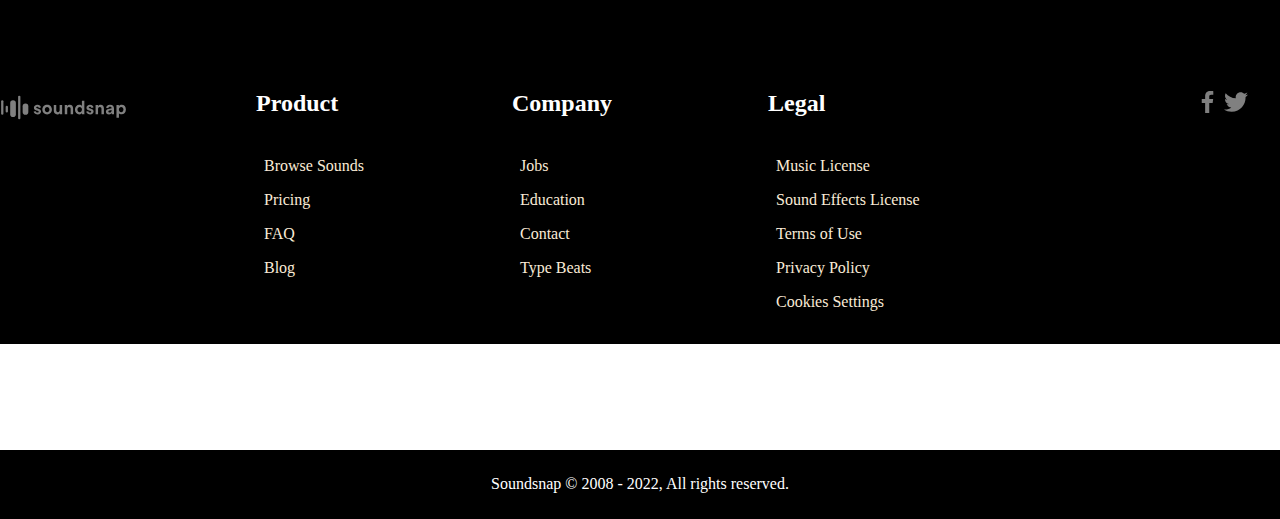
==== commit 8b61b4eb: "footer part" ====
--- a/html_files/index.html
+++ b/html_files/index.html
@@ -347,6 +347,72 @@
                 </div>
             </div>
           </div>
+          <footer>
+             <div class="leftSide">
+             <h3>Trusted by
+                Leading Brands,
+                Agencies, Networks
+                and Hollywood Studios.</h3>
+            </div>
+          <div class="rightSide">
+              <img src="../resources/aljazeera@2x.png" alt="">
+              <img src="../resources/apple@2x.png" alt="">
+              <img src="../resources/bbc@2x.png" alt="">
+              <img src="../resources/comedy@2x.png" alt="">
+              <img src="../resources/discovery@2x.png" alt="">
+              <img src="../resources/disney@2x.png" alt="">
+              <img src="../resources/guitarhero@2x.png" alt="">
+              <img src="../resources/hbo@2x.png" alt="">
+              <img src="../resources/microsoft@2x.png" alt="">
+              <img src="../resources/netflix@2x.png" alt="">
+              <img src="../resources/nickelodeon@2x.png" alt="">
+              <img src="../resources/saatchi@2x.png" alt="">
+            </div>
+          <div class="containerText">
+              <h1>Sound like a Pro. </h1>
+              <h1 style="color:green">Get started.</h1>
+            </div>
+            <div class="footerContainer">
+              <div>
+                <a href="#"><img src="../resources/logo2.svg" alt="not found" width="50%"></a>
+              </div>
+              <div>
+                <h2>Product</h2>
+                <ul>
+                  <li><a href="#">
+                    Browse Sounds</a></li>
+                    <li><a href="#">Pricing</a></li>
+                    <li><a href="#">FAQ </a></li>
+                    <li><a href="#">Blog</a></li>
+                </ul>
+              </div>
+              <div>
+                <h2>Company</h2>
+                <ul>
+                  <li><a href="#">Jobs</a></li>
+                  <li><a href="#">Education</a></li>
+                  <li><a href="#">Contact </a></li>
+                  <li><a href="#">Type Beats </a></li>
+                </ul>
+              </div>
+              <div>
+                <h2>Legal</h2>
+                <ul>
+                  <li><a href="#">Music License</a></li>
+                <li><a href="#">Sound Effects License</a></li>
+                <li><a href="#">Terms of Use</a></li>
+                <li><a href="#">Privacy Policy</a></li>
+                <li><a href="#">Cookies Settings</a></li>
+                </ul>
+              </div>
+              <div style="text-align: right; padding-right: 2em;">
+                <a href="#"><img src="../resources/facebook.svg" alt=""></a>
+                <a href="#"><img src="../resources/twitter.svg" alt=""></a>
+              </div>
+            </div>
+            <div style="clear: both;"></div>
+            <div class="copyright">Soundsnap © 2008 - 2022, All rights reserved.</div>
+          </footer>
     </main>
       <script src="../js_files/my_js.js"></script>
 </body>
--- a/css_files/index2.css
+++ b/css_files/index2.css
@@ -64,11 +64,8 @@
     white-space: nowrap;
 }
 .itemProducer>div>h3{
-    font-family: Inter,Helvetica,sans-serif;
     font-weight: 800;
-    font-size: 14px;
-    line-height: 1.14;
-    letter-spacing: 3.5px;
+    font-size: 1.5em;
 }
 .secondSection>.sideRight2{
     width: 49%;
@@ -119,27 +116,21 @@
 .secondSection>.sideRight3>.number{
     display: flex;
     flex-wrap: wrap;
-    margin-right: -12px;
-    margin-left: -12px;
     margin-top: 2em;
 }
 .secondSection>.sideRight3>.number>.users{
-    font-size: 16px;
-    line-height: 1.5;
+    font-size: 1.2em;
     color: #828282;
-    margin-bottom: 24px;
+    margin-bottom: 1.5em;
     flex: 0 0 50%;
     max-width: 50%;
     position: relative;
     width: 100%;
-    min-height: 1px;
 }
 .secondSection>.sideRight3>.number>.users>.files{
-    font-size: 28px;
-    line-height: 1.29;
-    font-weight: 700;
+    font-size: 1.5em;
+    font-weight: bold;
     color: #333;
-    margin: 0 0 4px;
     display: block;
 }
 .secondSection>.itemSec{
@@ -159,8 +150,112 @@
     text-align: left;
 }
 .secondSection>.itemSec>.item .text{
-    color: #828282;
-    margin-top: 16px;
+    color: #868585;
+    margin-top: 1em;
+}
+
+
+
+@media only screen and (max-width: 1150px) {
+    .secondSection>.sideRight2{
+        width: 100%;
+        height: 20em;
+    }
+    .secondSection>.sideLeft2{
+        width: 100%;
+    }  
+    .secondSection>.sideRight3{
+        width: 100%;
+    } 
+    .secondSection>.sideLeft3{
+        width: 100%;
+        height: 20em;
+    }
+}
+footer{
+    margin-top: 5%;
+    background-image: url('../resources/home-clients-6.jpg');
+    position: relative;
+    background-repeat: no-repeat;
+    background-size: cover;
+    height: 100%;
+}
+
+footer>.leftSide{
+    width: 40%;
+    background-color: black;
+    float: left;
+    height: 100%;
+    position: absolute;
+}
+footer>.rightSide{
+    width: 60%;
+    float: left;
+    position: relative;
+    height: 100%;
+    left: 40%;
+    background-image: linear-gradient(transparent, black);
+    padding-right: 20%;
+}
+footer>.leftSide>h3{
+    color:white;
+    padding-left: 20%;
+    padding-right: 5%;
+    font-size: 2.5em;
+    padding-top: 50%;
+}
+footer>.rightSide>img{
+    padding: 5%;
+    width: 33%;
+    float: left;
+    height: 20%;
+}
+footer>.containerText{
+    width: 100%;
+    height: 50%;
+    padding-top: 10%;
+    background-color: rgb(0, 0, 0);
+    color: white;
+    text-align: center;
+    position: absolute;
+    top: 100%;
+    left: 0;
+}
+footer>.footerContainer{
+    width: 100%;
+    background-color: rgb(0, 0, 0);
+    color: white;
+    position: absolute;
+    top: 150%;
+    padding-bottom: 2%;
+}
+
+footer>.footerContainer>div{
+    width: 20%;
+    text-align: left;
+    float: left;
+}
+footer>.footerContainer>div>ul{
+    margin-top: 2em;
+}
+
+footer>.footerContainer>div>ul>li{
+    list-style-type: none;
+    padding: .5em;
+}
+
+footer>.footerContainer>div>ul>li>a{
+    color: antiquewhite;
+    text-decoration: none;
+}
+footer>.copyright{
+    color: white;
+    position: absolute;
+    top: 190%;
+    padding: 2%;
+    width: 100%;
+    background-color: black;
+    text-align: center;
 }
 
 @media only screen and (max-width: 830px) {
@@ -174,6 +269,34 @@
         flex: 0 0 50%;
         max-width: 50%;
     }
+    footer>.leftSide{
+        width: 100%;
+        height: 50%;
+    }
+    footer>.rightSide{
+        top: 50%;
+        height: 50%;
+       left: 0;
+       width: 100%;
+       padding: 0;
+    }
+    footer>.leftSide>h3{
+        padding-top: 2.5em;
+        font-size: 2em;
+    }
+    footer>.rightSide>img{
+      height: 30%;
+      width: 25%;
+      padding: 1em;
+    }
+    footer>.footerContainer>div{
+        width: 100%;
+        text-align: center;
+    }
+    footer>.copyright{
+        top: 284%;
+        padding: 5em;
+    }
 }
 @media only screen and (max-width: 500px) {
 
@@ -182,6 +305,7 @@
     }
     main>.secondSection>.sectionHome>.second{
         width: 100%;
+        
     }
     .secondSection>.sideLeft2>h1{
         font-size: 2em;
@@ -189,21 +313,15 @@
     .secondSection>.sideRight3>h1{
         font-size: 1.5em;
     }
-
-}
-@media only screen and (max-width: 1150px) {
-    .secondSection>.sideRight2{
-        width: 100%;
-        height: 20em;
-    }
-    .secondSection>.sideLeft2{
-        width: 100%;
-    }  
-    .secondSection>.sideRight3{
-        width: 100%;
-    } 
-    .secondSection>.sideLeft3{
-        width: 100%;
-        height: 20em;
-    }
-}
+    footer>.leftSide>h3{
+        padding-top: 4em;
+        font-size: 1.2em;
+    }
+
+    footer>.copyright{
+        top: 295%;
+        padding: 3em;
+    }
+}
+
+
